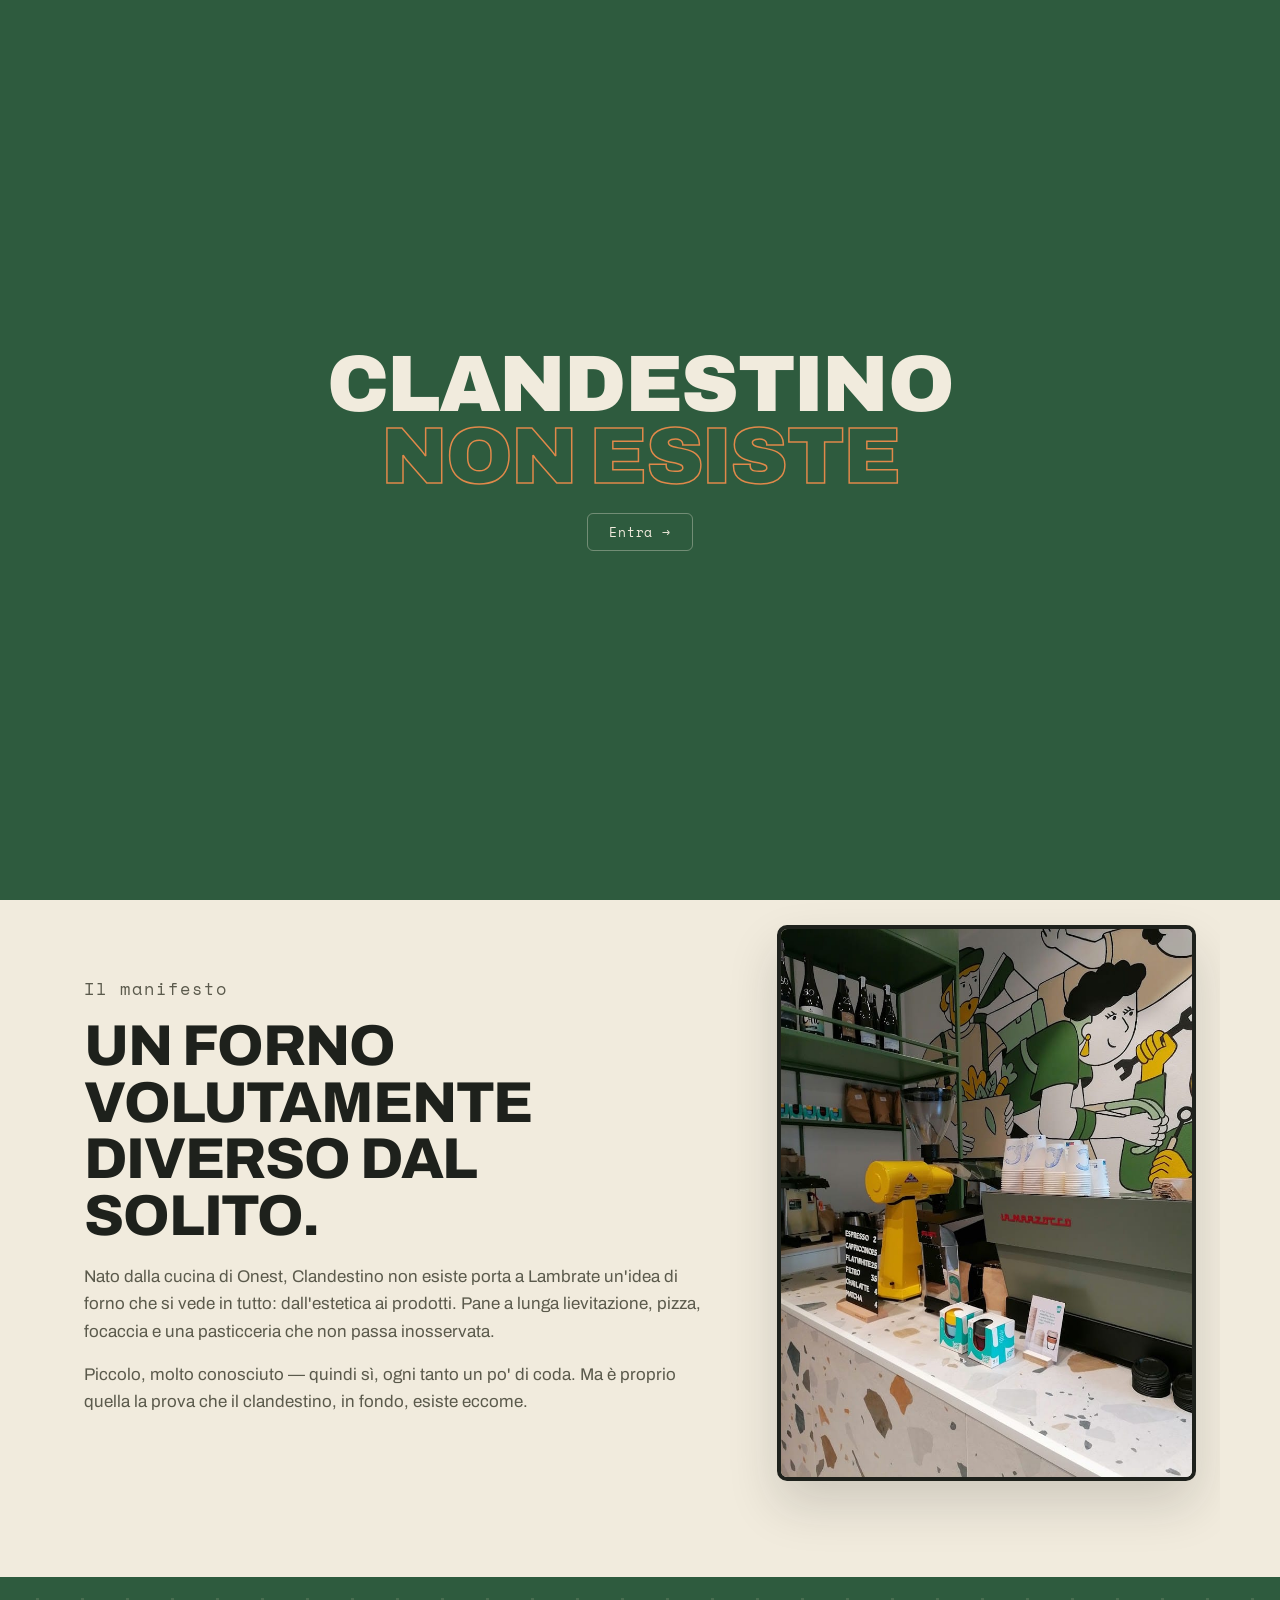
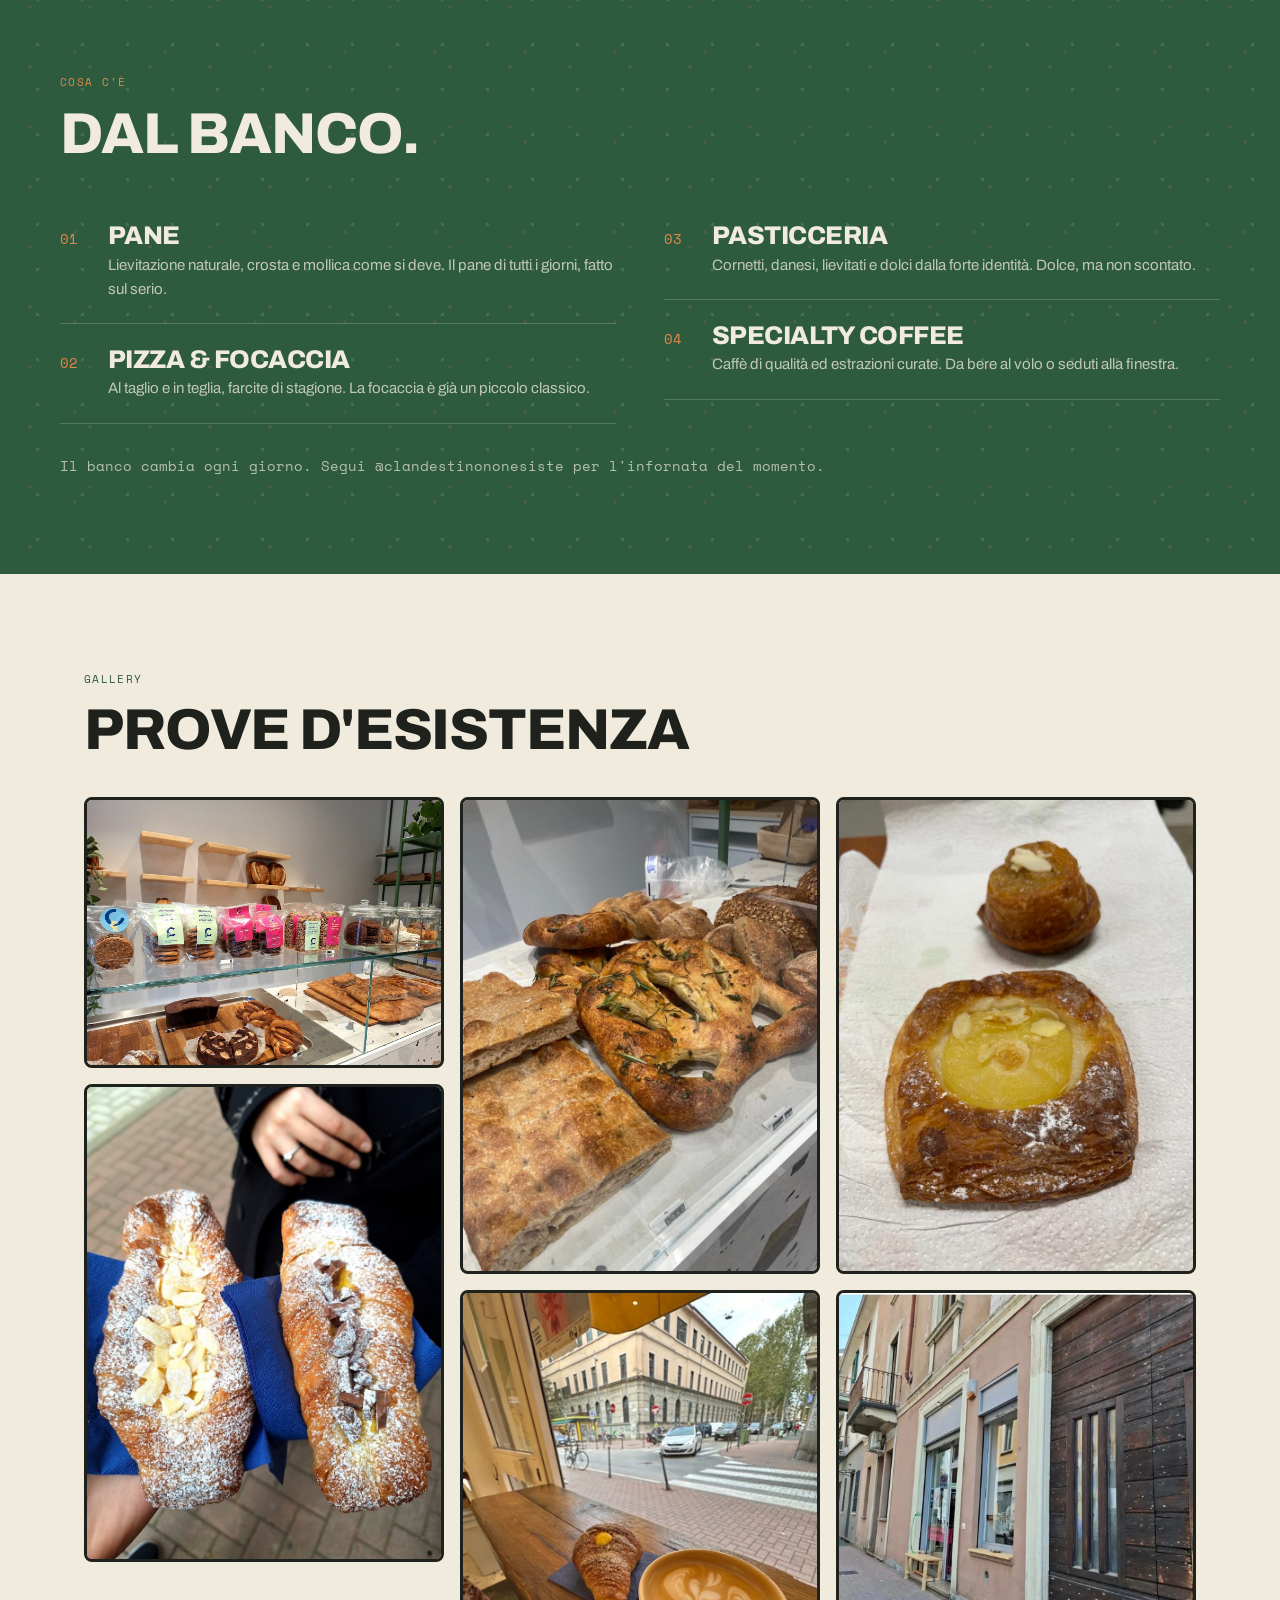
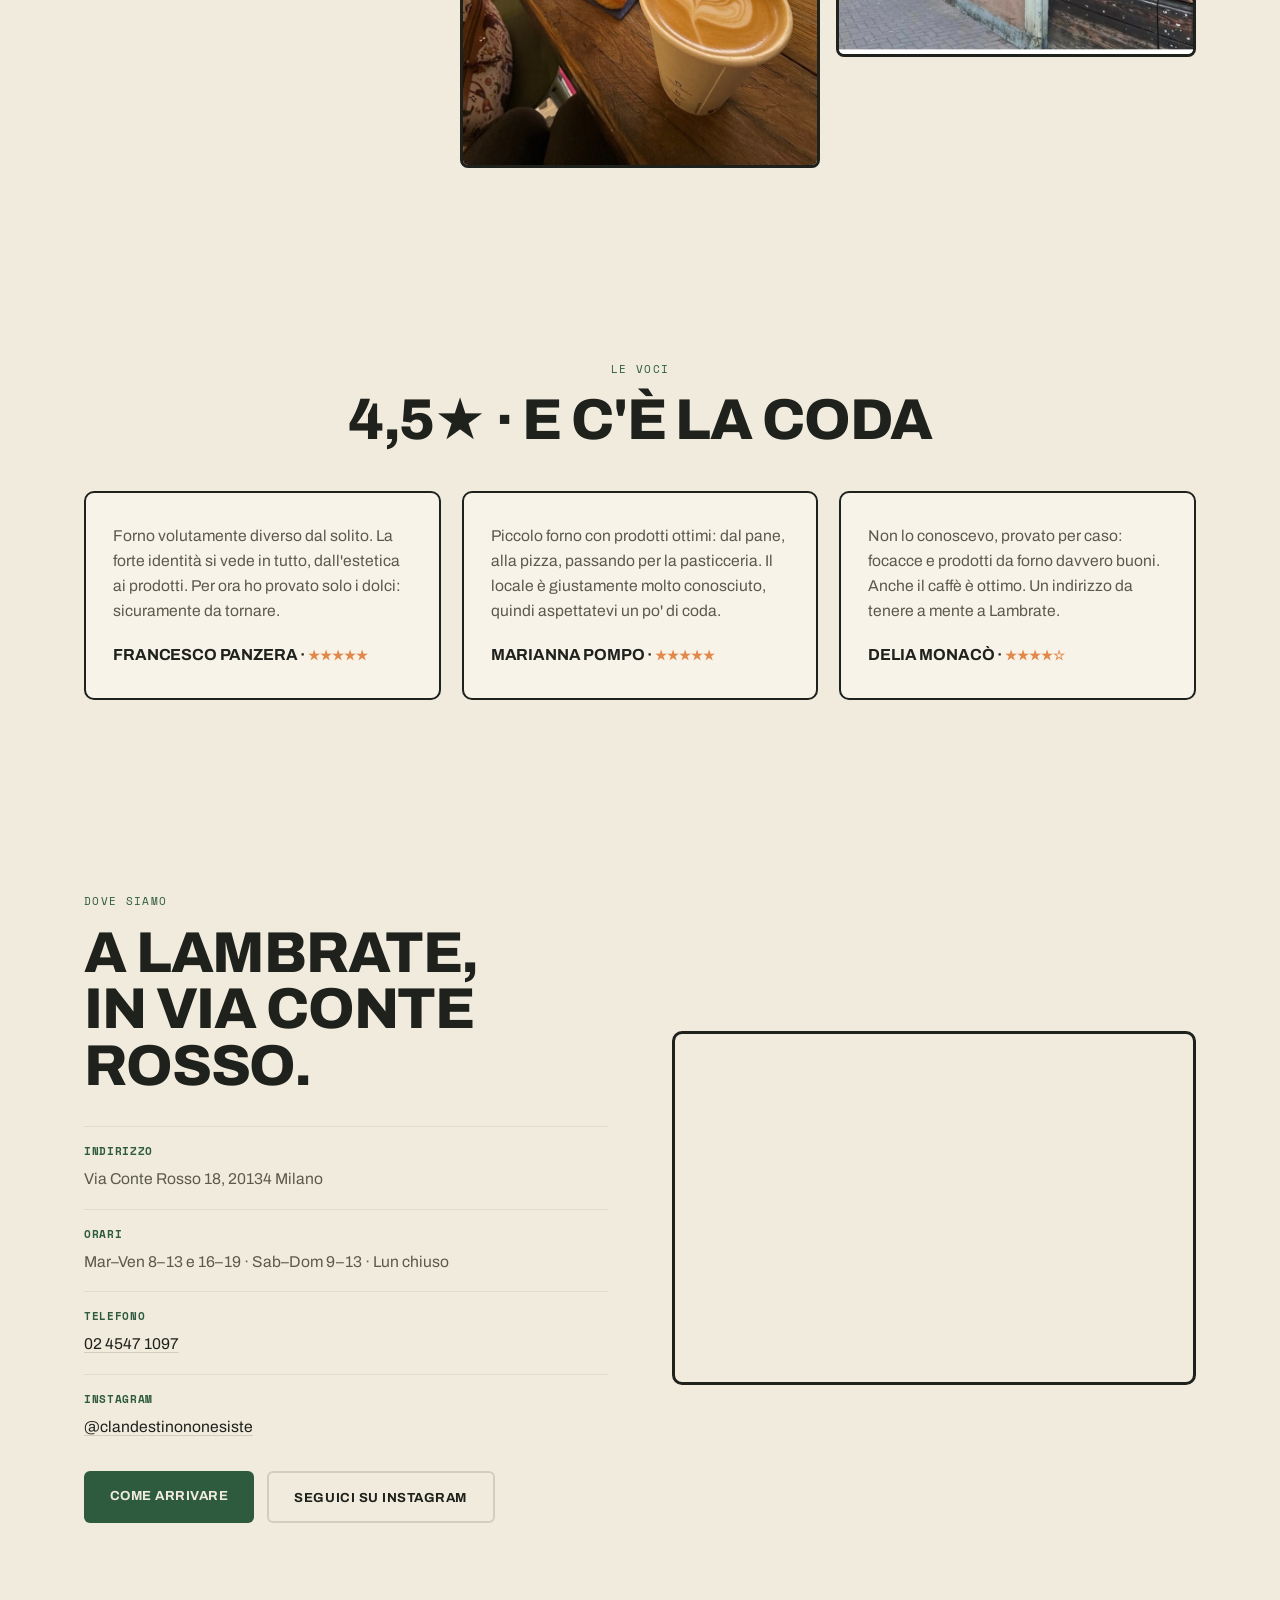
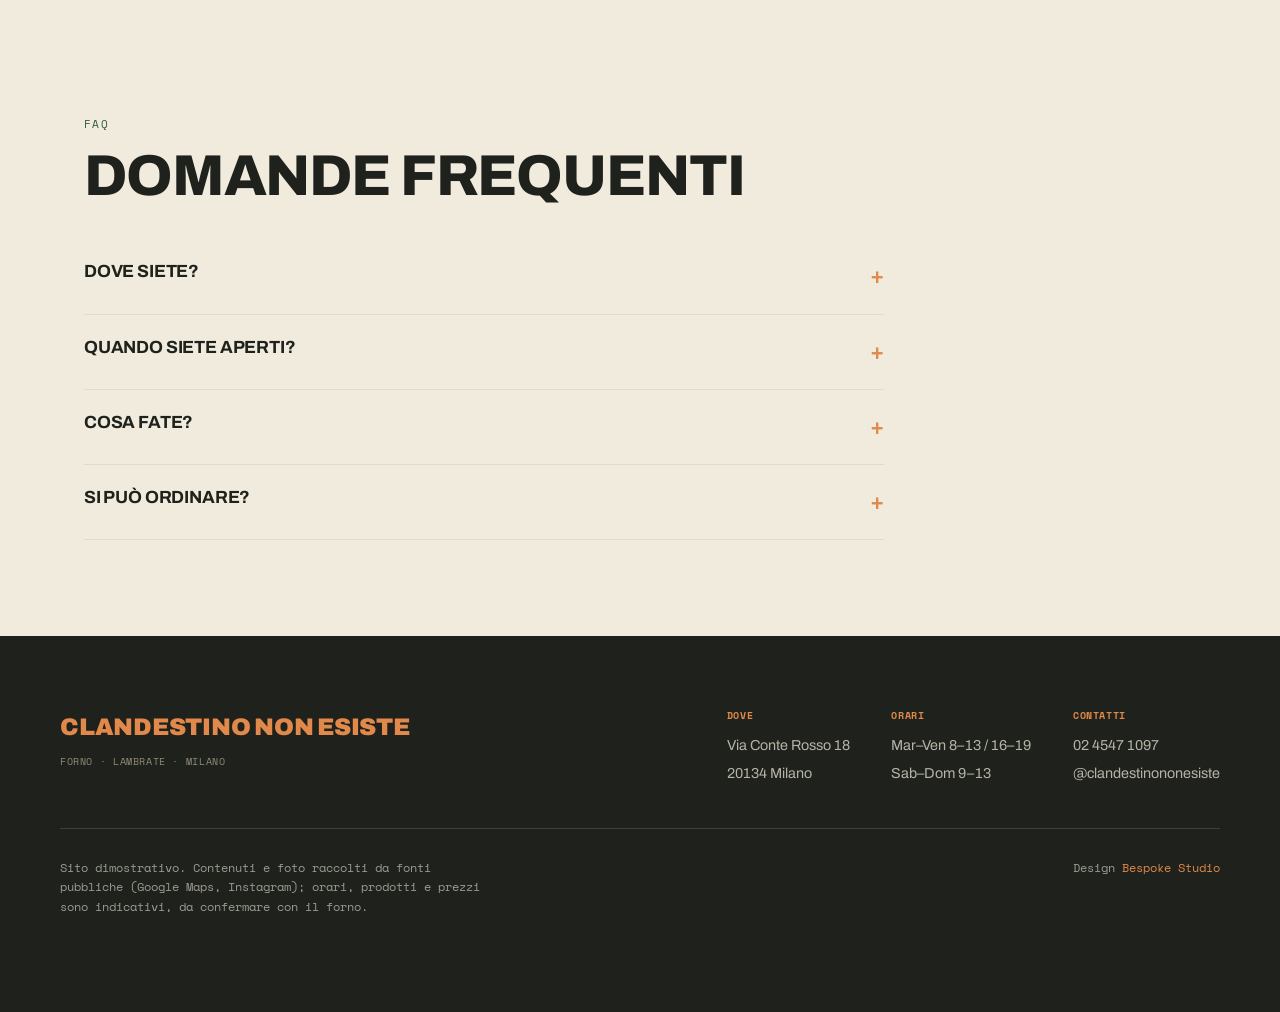
==== index.html @ aaffa0ff "Clandestino non esiste — sito vetrina forno Lambrate Co-Authored-By: Claude Opus 4.8 <noreply@anthro" ====
<!DOCTYPE html>
<html lang="it">
<head>
<meta charset="UTF-8" />
<meta name="viewport" content="width=device-width, initial-scale=1.0" />
<title>Clandestino non esiste — forno & specialty coffee a Lambrate · Milano</title>
<meta name="description" content="Clandestino non esiste: micro-forno d'autore in Via Conte Rosso 18, Lambrate (Milano). Pane, pizza, pasticceria, focaccia e specialty coffee. Un forno volutamente diverso dal solito." />
<link rel="canonical" href="https://rotenzark.github.io/clandestino-non-esiste/" />
<meta name="theme-color" content="#F1EBDD" />
<meta property="og:type" content="business.business" />
<meta property="og:site_name" content="Clandestino non esiste" />
<meta property="og:title" content="Clandestino non esiste — forno & specialty coffee · Lambrate" />
<meta property="og:description" content="Pane, pizza, pasticceria e specialty coffee a Lambrate. Un forno volutamente diverso dal solito." />
<meta property="og:image" content="https://rotenzark.github.io/clandestino-non-esiste/img/og-image.jpg" />
<meta property="og:url" content="https://rotenzark.github.io/clandestino-non-esiste/" />
<meta property="og:locale" content="it_IT" />
<meta name="twitter:card" content="summary_large_image" />
<meta name="twitter:title" content="Clandestino non esiste — Lambrate, Milano" />
<meta name="twitter:description" content="Forno d'autore & specialty coffee. Un forno volutamente diverso dal solito." />
<meta name="twitter:image" content="https://rotenzark.github.io/clandestino-non-esiste/img/og-image.jpg" />
<link rel="icon" href="img/favicon.svg" type="image/svg+xml" />
<link rel="icon" href="img/favicon-32.png" sizes="32x32" type="image/png" />
<link rel="apple-touch-icon" href="img/apple-touch-icon.png" />
<link rel="preconnect" href="https://fonts.googleapis.com" />
<link rel="preconnect" href="https://fonts.gstatic.com" crossorigin />
<link href="https://fonts.googleapis.com/css2?family=Archivo:wght@400;500;600;800;900&family=Space+Mono:wght@400;700&display=swap" rel="stylesheet" />
<link rel="stylesheet" href="css/styles.css?v=1" />
<script type="application/ld+json">
{
  "@context": "https://schema.org", "@type": "Bakery",
  "name": "Clandestino non esiste",
  "description": "Forno d'autore e specialty coffee a Lambrate, Milano: pane, pizza, pasticceria, focaccia e caffè di qualità.",
  "url": "https://rotenzark.github.io/clandestino-non-esiste/",
  "telephone": "+390245471097", "priceRange": "€€",
  "servesCuisine": ["Bakery", "Pasticceria", "Specialty coffee"],
  "image": "https://rotenzark.github.io/clandestino-non-esiste/img/counter.jpg",
  "address": { "@type": "PostalAddress", "streetAddress": "Via Conte Rosso 18", "addressLocality": "Milano", "postalCode": "20134", "addressCountry": "IT" },
  "geo": { "@type": "GeoCoordinates", "latitude": 45.4826686, "longitude": 9.2427064 },
  "aggregateRating": { "@type": "AggregateRating", "ratingValue": "4.5", "reviewCount": "187" },
  "openingHoursSpecification": [
    { "@type": "OpeningHoursSpecification", "dayOfWeek": ["Tuesday","Wednesday","Thursday","Friday"], "opens": "08:00", "closes": "13:00" },
    { "@type": "OpeningHoursSpecification", "dayOfWeek": ["Tuesday","Wednesday","Thursday","Friday"], "opens": "16:00", "closes": "19:00" },
    { "@type": "OpeningHoursSpecification", "dayOfWeek": ["Saturday","Sunday"], "opens": "09:00", "closes": "13:00" }
  ],
  "sameAs": ["https://instagram.com/clandestinononesiste"]
}
</script>
<script type="application/ld+json">
{
  "@context": "https://schema.org", "@type": "FAQPage",
  "mainEntity": [
    { "@type": "Question", "name": "Dove siete?", "acceptedAnswer": { "@type": "Answer", "text": "In Via Conte Rosso 18, a Lambrate (Milano)." } },
    { "@type": "Question", "name": "Quando siete aperti?", "acceptedAnswer": { "@type": "Answer", "text": "Da martedì a venerdì 8–13 e 16–19, sabato e domenica 9–13. Lunedì chiuso." } },
    { "@type": "Question", "name": "Cosa fate?", "acceptedAnswer": { "@type": "Answer", "text": "Pane, pizza, focaccia, pasticceria e specialty coffee — un forno volutamente diverso dal solito." } },
    { "@type": "Question", "name": "Si può ordinare?", "acceptedAnswer": { "@type": "Answer", "text": "Passa in forno o chiamaci allo 02 4547 1097. Ci trovi anche su Instagram, @clandestinononesiste." } }
  ]
}
</script>
</head>
<body>

<div id="intro" aria-hidden="true">
  <p class="intro-txt">Clandestino<br><span>non esiste</span></p>
  <button id="intro-skip" data-i18n="intro.skip">Entra →</button>
</div>

<header id="site-header">
  <a href="#top" class="brand" aria-label="Clandestino non esiste — home">
    <span class="brand-txt"><b>Clandestino</b><i data-i18n="brand.sub">Forno · Lambrate</i></span>
  </a>
  <nav class="nav" aria-label="Navigazione">
    <a href="#forno" data-i18n="nav.forno">Il forno</a>
    <a href="#cosa" data-i18n="nav.cosa">Cosa c'è</a>
    <a href="#gallery" data-i18n="nav.gallery">Gallery</a>
    <a href="#dove" data-i18n="nav.dove">Dove</a>
  </nav>
  <div class="head-actions">
    <div class="lang" role="group" aria-label="Lingua"><button data-lang="it" class="active">IT</button><span>/</span><button data-lang="en">EN</button></div>
    <a class="btn-book" href="https://instagram.com/clandestinononesiste" target="_blank" rel="noopener"><span data-i18n="cta.ig">Instagram</span></a>
    <button id="burger" aria-label="Menu" aria-expanded="false"><span></span><span></span><span></span></button>
  </div>
</header>

<!-- HERO -->
<section id="top">
  <div class="hero-grid">
    <div class="hero-copy reveal">
      <p class="mono-label" data-i18n="hero.label">// Via Conte Rosso 18 · Lambrate · dal forno di Onest</p>
      <h1><span class="l-out" data-i18n="hero.h1a">Clandestino</span><br><span class="l-fill" data-i18n="hero.h1b">non esiste.</span></h1>
      <p class="hero-sub" data-i18n="hero.sub">Eppure è lì, in Via Conte Rosso: un micro-forno volutamente diverso dal solito. Pane, pizza, focaccia, pasticceria e specialty coffee — con una forte identità che si vede in tutto.</p>
      <div class="hero-cta">
        <a class="btn btn-solid" href="#cosa" data-i18n="hero.cta1">Cosa c'è oggi</a>
        <a class="btn btn-line" href="https://www.google.com/maps/dir/?api=1&destination=Clandestino+non+esiste+Via+Conte+Rosso+18+Milano" target="_blank" rel="noopener" data-i18n="hero.cta2">Trovaci</a>
      </div>
      <p class="hero-live"><span id="live-dot"></span><span id="live-text" data-i18n="hero.live">Controllo orari…</span> · <span class="mono">★ 4,5 / 187</span></p>
    </div>
    <figure class="hero-photo reveal"><img src="img/hero-pastry.jpg" alt="La pasticceria di Clandestino non esiste" width="1364" height="1050" fetchpriority="high" /></figure>
  </div>
</section>

<!-- IL FORNO · manifesto -->
<section id="forno" class="section">
  <div class="forno-grid">
    <div class="forno-copy reveal">
      <p class="kicker" data-i18n="forno.kicker">Il manifesto</p>
      <h2 data-i18n="forno.h2">Un forno volutamente diverso dal solito.</h2>
      <p data-i18n="forno.p1">Nato dalla cucina di Onest, Clandestino non esiste porta a Lambrate un'idea di forno che si vede in tutto: dall'estetica ai prodotti. Pane a lunga lievitazione, pizza, focaccia e una pasticceria che non passa inosservata.</p>
      <p data-i18n="forno.p2">Piccolo, molto conosciuto — quindi sì, ogni tanto un po' di coda. Ma è proprio quella la prova che il clandestino, in fondo, esiste eccome.</p>
    </div>
    <figure class="forno-photo reveal"><img src="img/mural.jpg" alt="L'interno con il murale illustrato" width="788" height="1050" loading="lazy" /></figure>
  </div>
</section>

<!-- COSA C'È -->
<section id="cosa" class="section">
  <div class="cosa-head reveal"><p class="kicker" data-i18n="cosa.kicker">Cosa c'è</p><h2 data-i18n="cosa.h2">Dal banco.</h2></div>
  <ul class="cosa-list">
    <li class="reveal"><span class="c-n mono">01</span><div><h3 data-i18n="c.1t">Pane</h3><p data-i18n="c.1p">Lievitazione naturale, crosta e mollica come si deve. Il pane di tutti i giorni, fatto sul serio.</p></div></li>
    <li class="reveal"><span class="c-n mono">02</span><div><h3 data-i18n="c.2t">Pizza & Focaccia</h3><p data-i18n="c.2p">Al taglio e in teglia, farcite di stagione. La focaccia è già un piccolo classico.</p></div></li>
    <li class="reveal"><span class="c-n mono">03</span><div><h3 data-i18n="c.3t">Pasticceria</h3><p data-i18n="c.3p">Cornetti, danesi, lievitati e dolci dalla forte identità. Dolce, ma non scontato.</p></div></li>
    <li class="reveal"><span class="c-n mono">04</span><div><h3 data-i18n="c.4t">Specialty coffee</h3><p data-i18n="c.4p">Caffè di qualità ed estrazioni curate. Da bere al volo o seduti alla finestra.</p></div></li>
  </ul>
  <p class="cosa-note" data-i18n="cosa.note">Il banco cambia ogni giorno. Segui @clandestinononesiste per l'infornata del momento.</p>
</section>

<!-- GALLERY -->
<section id="gallery" class="section">
  <div class="gallery-head reveal"><p class="kicker" data-i18n="gallery.kicker">Gallery</p><h2 data-i18n="gallery.h2">Prove d'esistenza</h2></div>
  <div class="masonry">
    <figure class="g-item" data-full="img/counter.jpg"><img src="img/counter.jpg" alt="Il banco del forno" width="1400" height="1050" loading="lazy" /></figure>
    <figure class="g-item" data-full="img/cornetti.jpg"><img src="img/cornetti.jpg" alt="Cornetti farciti" width="788" height="1050" loading="lazy" /></figure>
    <figure class="g-item" data-full="img/focaccia.jpg"><img src="img/focaccia.jpg" alt="Focaccia e pane" width="788" height="1050" loading="lazy" /></figure>
    <figure class="g-item" data-full="img/coffee.jpg"><img src="img/coffee.jpg" alt="Specialty coffee" width="788" height="1050" loading="lazy" /></figure>
    <figure class="g-item" data-full="img/danish.jpg"><img src="img/danish.jpg" alt="Un dolce del banco" width="788" height="1050" loading="lazy" /></figure>
    <figure class="g-item" data-full="img/facade.jpg"><img src="img/facade.jpg" alt="L'ingresso in Via Conte Rosso" width="1032" height="1050" loading="lazy" /></figure>
  </div>
</section>

<!-- RECENSIONI -->
<section id="recensioni" class="section">
  <div class="rev-head reveal"><p class="kicker" data-i18n="rev.kicker">Le voci</p><h2 data-i18n="rev.h2">4,5★ · e c'è la coda</h2></div>
  <div class="rev-grid">
    <blockquote class="rev reveal"><p>Forno volutamente diverso dal solito. La forte identità si vede in tutto, dall'estetica ai prodotti. Per ora ho provato solo i dolci: sicuramente da tornare.</p><cite>Francesco Panzera · <span>★★★★★</span></cite></blockquote>
    <blockquote class="rev reveal"><p>Piccolo forno con prodotti ottimi: dal pane, alla pizza, passando per la pasticceria. Il locale è giustamente molto conosciuto, quindi aspettatevi un po' di coda.</p><cite>Marianna Pompo · <span>★★★★★</span></cite></blockquote>
    <blockquote class="rev reveal"><p>Non lo conoscevo, provato per caso: focacce e prodotti da forno davvero buoni. Anche il caffè è ottimo. Un indirizzo da tenere a mente a Lambrate.</p><cite>Delia Monacò · <span>★★★★☆</span></cite></blockquote>
  </div>
</section>

<!-- DOVE -->
<section id="dove" class="section">
  <div class="dove-grid">
    <div class="dove-info reveal">
      <p class="kicker" data-i18n="dove.kicker">Dove siamo</p>
      <h2 data-i18n="dove.h2">A Lambrate,<br>in Via Conte Rosso.</h2>
      <ul class="dove-list">
        <li><b data-i18n="dove.addr">Indirizzo</b> Via Conte Rosso 18, 20134 Milano</li>
        <li><b data-i18n="dove.hours">Orari</b> <span data-i18n="dove.hoursv">Mar–Ven 8–13 e 16–19 · Sab–Dom 9–13 · Lun chiuso</span></li>
        <li><b data-i18n="dove.phone">Telefono</b> <a href="tel:+390245471097">02 4547 1097</a></li>
        <li><b>Instagram</b> <a href="https://instagram.com/clandestinononesiste" target="_blank" rel="noopener">@clandestinononesiste</a></li>
      </ul>
      <div class="dove-cta">
        <a class="btn btn-solid" href="https://www.google.com/maps/dir/?api=1&destination=Clandestino+non+esiste+Via+Conte+Rosso+18+Milano" target="_blank" rel="noopener" data-i18n="dove.route">Come arrivare</a>
        <a class="btn btn-line" href="https://instagram.com/clandestinononesiste" target="_blank" rel="noopener" data-i18n="dove.ig">Seguici su Instagram</a>
      </div>
    </div>
    <div class="dove-map reveal"><iframe title="Mappa Clandestino non esiste" src="https://www.google.com/maps?q=Clandestino+non+esiste+Via+Conte+Rosso+18+Milano&output=embed" loading="lazy" referrerpolicy="no-referrer-when-downgrade"></iframe></div>
  </div>
</section>

<!-- FAQ -->
<section id="faq" class="section">
  <div class="faq-head reveal"><p class="kicker">FAQ</p><h2 data-i18n="faq.h2">Domande frequenti</h2></div>
  <div class="faq-list reveal">
    <details><summary data-i18n="faq.q1">Dove siete?</summary><p data-i18n="faq.a1">In Via Conte Rosso 18, a Lambrate (Milano).</p></details>
    <details><summary data-i18n="faq.q2">Quando siete aperti?</summary><p data-i18n="faq.a2">Da martedì a venerdì 8–13 e 16–19, sabato e domenica 9–13. Lunedì chiuso.</p></details>
    <details><summary data-i18n="faq.q3">Cosa fate?</summary><p data-i18n="faq.a3">Pane, pizza, focaccia, pasticceria e specialty coffee — un forno volutamente diverso dal solito.</p></details>
    <details><summary data-i18n="faq.q4">Si può ordinare?</summary><p data-i18n="faq.a4">Passa in forno o chiamaci allo 02 4547 1097. Ci trovi anche su Instagram, @clandestinononesiste.</p></details>
  </div>
</section>

<footer id="site-footer">
  <div class="foot-main">
    <div class="foot-brand"><b>Clandestino non esiste</b><i data-i18n="foot.sub">Forno · Lambrate · Milano</i></div>
    <div class="foot-cols">
      <div><b data-i18n="foot.where">Dove</b><span>Via Conte Rosso 18</span><span>20134 Milano</span></div>
      <div><b data-i18n="foot.hours">Orari</b><span>Mar–Ven 8–13 / 16–19</span><span>Sab–Dom 9–13</span></div>
      <div><b data-i18n="foot.contact">Contatti</b><a href="tel:+390245471097">02 4547 1097</a><a href="https://instagram.com/clandestinononesiste" target="_blank" rel="noopener">@clandestinononesiste</a></div>
    </div>
  </div>
  <div class="foot-bottom">
    <p data-i18n="foot.disclaimer">Sito dimostrativo. Contenuti e foto raccolti da fonti pubbliche (Google Maps, Instagram); orari, prodotti e prezzi sono indicativi, da confermare con il forno.</p>
    <p class="foot-credit">Design <a href="https://bespokestud.io" target="_blank" rel="noopener">Bespoke Studio</a></p>
  </div>
</footer>

<nav class="action-bar" aria-label="Azioni rapide">
  <a href="tel:+390245471097"><span data-i18n="ab.call">Chiama</span></a>
  <a href="https://instagram.com/clandestinononesiste" target="_blank" rel="noopener"><span>Instagram</span></a>
  <a href="https://www.google.com/maps/dir/?api=1&destination=Clandestino+non+esiste+Via+Conte+Rosso+18+Milano" target="_blank" rel="noopener"><span data-i18n="ab.route">Indicazioni</span></a>
</nav>

<div id="lightbox" aria-hidden="true"><button id="lb-close" aria-label="Chiudi">✕</button><img id="lb-img" src="" alt="" /></div>
<script src="js/main.js?v=1"></script>
</body>
</html>
---- css/styles.css ----
/* ===== CLANDESTINO NON ESISTE · bold bakery ===== */
:root{
  --cream:#F1EBDD; --paper:#F8F3E8; --paper-2:#E6DCC7;
  --ink:#1E211C; --ink-soft:#5B5A4C; --ink-faint:#918C77;
  --green:#2E5B3E; --green-deep:#1C3B27; --amber:#E0894A; --pink:#E36A8E;
  --line:rgba(30,33,28,.15); --line-2:rgba(30,33,28,.08);
  --disp:'Archivo',system-ui,sans-serif; --mono:'Space Mono',monospace;
  --maxw:1160px;
}
*{box-sizing:border-box;margin:0;padding:0}
html{scroll-behavior:smooth;overflow-x:clip}
body{font-family:var(--disp);background:var(--cream);color:var(--ink);line-height:1.6;-webkit-font-smoothing:antialiased;overflow-x:hidden}
img{max-width:100%;height:auto;display:block}
a{color:inherit;text-decoration:none}
h1,h2,h3{font-family:var(--disp);font-weight:800;line-height:.98;letter-spacing:-.02em;text-transform:uppercase}
.section{max-width:var(--maxw);margin:0 auto;padding:clamp(3.4rem,8vw,6rem) 1.5rem;position:relative;overflow-x:clip}
.kicker{font-family:var(--mono);letter-spacing:.12em;text-transform:uppercase;font-size:.7rem;color:var(--green);margin-bottom:.9rem}
.mono,.mono-label{font-family:var(--mono)}
h2{font-size:clamp(2rem,5.4vw,3.6rem)}
.reveal{opacity:0;transform:translateY(22px);transition:opacity .8s ease,transform .8s ease}
.reveal.in{opacity:1;transform:none}

/* INTRO */
#intro{position:fixed;inset:0;z-index:2000;background:var(--green);display:flex;flex-direction:column;align-items:center;justify-content:center;gap:1.3rem;transition:opacity .7s ease,visibility .7s}
#intro.done{opacity:0;visibility:hidden}
.intro-txt{font-family:var(--disp);font-weight:900;text-transform:uppercase;font-size:clamp(2.4rem,9vw,5rem);color:var(--cream);text-align:center;line-height:.9;letter-spacing:-.02em}
.intro-txt span{color:transparent;-webkit-text-stroke:1.5px var(--amber)}
#intro-skip{background:none;border:1px solid rgba(241,235,221,.35);color:var(--cream);font-family:var(--mono);padding:.5rem 1.3rem;border-radius:6px;cursor:pointer;letter-spacing:.06em}
#intro-skip:hover{border-color:var(--amber);color:var(--amber)}

/* HEADER */
#site-header{position:fixed;top:0;left:0;right:0;z-index:1000;display:flex;align-items:center;justify-content:space-between;padding:1rem clamp(1rem,3vw,2.2rem);transition:background .35s,padding .35s,box-shadow .35s}
#site-header.scrolled{background:rgba(241,235,221,.93);backdrop-filter:blur(10px);padding:.6rem clamp(1rem,3vw,2.2rem);box-shadow:0 1px 0 var(--line-2)}
.brand-txt{display:flex;flex-direction:column;line-height:1}
.brand-txt b{font-family:var(--disp);font-weight:900;font-size:1.2rem;letter-spacing:-.01em;text-transform:uppercase;color:var(--green)}
.brand-txt i{font-style:normal;font-family:var(--mono);font-size:.58rem;letter-spacing:.08em;text-transform:uppercase;color:var(--ink-faint);margin-top:.3rem}
.nav{display:flex;gap:1.6rem}
.nav a{font-size:.82rem;color:var(--ink-soft);position:relative;padding:.2rem 0;text-transform:uppercase;letter-spacing:.02em;font-weight:600}
.nav a::after{content:"";position:absolute;left:0;bottom:-2px;width:0;height:2px;background:var(--amber);transition:width .3s}
.nav a:hover{color:var(--ink)}.nav a:hover::after{width:100%}
.head-actions{display:flex;align-items:center;gap:1rem}
.lang{display:flex;align-items:center;gap:.3rem;font-size:.78rem;color:var(--ink-faint);font-family:var(--mono)}
.lang button{background:none;border:none;color:var(--ink-faint);cursor:pointer;font-family:var(--mono);font-size:.76rem}
.lang button.active{color:var(--green);font-weight:700}
.btn-book{background:var(--green);color:var(--cream);padding:.55rem 1.2rem;border-radius:6px;font-size:.8rem;letter-spacing:.03em;font-weight:600;text-transform:uppercase}
.btn-book:hover{background:var(--green-deep)}
#burger{display:none;flex-direction:column;gap:5px;background:none;border:none;cursor:pointer;padding:6px}
#burger span{width:24px;height:2px;background:var(--ink);transition:.3s}

/* HERO */
#top{max-width:var(--maxw);margin:0 auto;padding:7rem 1.5rem 0;min-height:92svh;display:flex;align-items:center}
.hero-grid{display:grid;grid-template-columns:1.1fr .9fr;gap:clamp(2rem,5vw,4rem);align-items:center;width:100%}
.mono-label{font-size:.72rem;letter-spacing:.04em;color:var(--ink-faint);margin-bottom:1.2rem;text-transform:uppercase}
#top h1{font-family:var(--disp);font-weight:900;font-size:clamp(3rem,9vw,6.5rem);line-height:.9;letter-spacing:-.03em;text-transform:uppercase}
#top h1 .l-out{color:transparent;-webkit-text-stroke:2px var(--green)}
#top h1 .l-fill{color:var(--amber)}
.hero-sub{color:var(--ink-soft);max-width:46ch;margin-top:1.4rem;font-size:clamp(1rem,1.9vw,1.14rem);text-transform:none;font-weight:400;line-height:1.6}
.hero-cta{display:flex;gap:.9rem;margin-top:1.9rem;flex-wrap:wrap}
.btn{display:inline-block;padding:.85rem 1.6rem;border-radius:6px;font-size:.82rem;letter-spacing:.04em;font-weight:700;text-transform:uppercase;transition:.28s;cursor:pointer}
.btn-solid{background:var(--green);color:var(--cream)}
.btn-solid:hover{background:var(--green-deep);transform:translateY(-2px)}
.btn-line{border:2px solid var(--line);color:var(--ink)}
.btn-line:hover{border-color:var(--green);color:var(--green)}
.hero-live{display:flex;align-items:center;gap:.5rem;margin-top:1.6rem;font-size:.82rem;color:var(--ink-faint);font-family:var(--mono);flex-wrap:wrap}
#live-dot{width:9px;height:9px;border-radius:50%;background:var(--ink-faint)}
#live-dot.open{background:#6a9d6f;box-shadow:0 0 0 4px rgba(106,157,111,.2)}
#live-dot.closed{background:var(--amber)}
.hero-photo{border-radius:10px;overflow:hidden;box-shadow:0 30px 60px rgba(30,33,28,.22);border:4px solid var(--ink)}
.hero-photo img{width:100%;aspect-ratio:5/4;object-fit:cover}

/* IL FORNO */
#forno{border-top:1px solid var(--line-2)}
.forno-grid{display:grid;grid-template-columns:1.2fr .8fr;gap:clamp(2rem,5vw,4rem);align-items:center}
.forno-copy h2{margin:.3rem 0 1.2rem;max-width:16ch}
.forno-copy p{color:var(--ink-soft);margin-bottom:1rem;font-size:1.06rem;text-transform:none;font-weight:400}
.forno-photo{border-radius:10px;overflow:hidden;box-shadow:0 24px 50px rgba(30,33,28,.16);border:4px solid var(--ink)}
.forno-photo img{width:100%;aspect-ratio:3/4;object-fit:cover}

/* COSA C'È */
#cosa{background:var(--green);color:var(--cream);max-width:none;border-radius:0;position:relative;overflow:hidden}
#cosa::before{content:"";position:absolute;inset:0;background-image:radial-gradient(var(--amber) 2px,transparent 2px),radial-gradient(var(--pink) 2px,transparent 2px),radial-gradient(#E8DCC0 1.5px,transparent 1.5px);background-size:60px 60px,90px 90px,45px 45px;background-position:0 0,30px 30px,15px 45px;opacity:.14;pointer-events:none}
#cosa .cosa-head,#cosa .cosa-list,#cosa .cosa-note{max-width:var(--maxw);margin-left:auto;margin-right:auto;position:relative}
.cosa-head .kicker{color:var(--amber)}.cosa-head h2{color:var(--cream)}
.cosa-list{list-style:none;margin-top:2.4rem;columns:2;column-gap:3rem}
.cosa-list li{display:flex;gap:1.2rem;align-items:baseline;padding:1.4rem 0;border-bottom:1px solid rgba(241,235,221,.2);break-inside:avoid}
.c-n{color:var(--amber);font-size:.9rem;flex-shrink:0;width:1.8rem}
.cosa-list h3{font-size:1.6rem;color:var(--cream);margin-bottom:.3rem}
.cosa-list p{color:rgba(241,235,221,.75);font-size:.94rem;text-transform:none;font-weight:400}
.cosa-note{margin-top:2rem;color:rgba(241,235,221,.7);font-family:var(--mono);font-size:.85rem}

/* GALLERY */
.masonry{columns:3;column-gap:1rem;margin-top:2.4rem}
.g-item{break-inside:avoid;margin-bottom:1rem;border-radius:8px;overflow:hidden;cursor:pointer;position:relative;background:var(--paper-2);border:3px solid var(--ink)}
.g-item img{width:100%;transition:.5s}
.g-item:hover img{transform:scale(1.05)}

/* RECENSIONI */
.rev-head{text-align:center}.rev-head .kicker{color:var(--green)}
.rev-grid{display:grid;grid-template-columns:repeat(auto-fit,minmax(270px,1fr));gap:1.3rem;margin-top:2.6rem}
.rev{background:var(--paper);border:2px solid var(--ink);border-radius:10px;padding:1.9rem 1.7rem}
.rev p{color:var(--ink-soft);font-size:.98rem;text-transform:none;font-weight:400}
.rev cite{display:block;margin-top:1.2rem;font-style:normal;font-family:var(--disp);font-weight:700;font-size:1rem;color:var(--ink);text-transform:uppercase;letter-spacing:-.01em}
.rev cite span{color:var(--amber);font-family:var(--mono);letter-spacing:0;font-size:.8rem}

/* DOVE */
.dove-grid{display:grid;grid-template-columns:1fr 1fr;gap:clamp(2rem,5vw,4rem);align-items:center}
.dove-info h2{margin-top:.3rem}
.dove-list{list-style:none;margin:2rem 0;display:flex;flex-direction:column;gap:1.1rem}
.dove-list li{border-top:1px solid var(--line-2);padding-top:1rem;font-size:.98rem;color:var(--ink-soft);text-transform:none}
.dove-list b{display:block;font-family:var(--mono);font-size:.68rem;letter-spacing:.06em;text-transform:uppercase;color:var(--green);margin-bottom:.35rem}
.dove-list a{color:var(--ink);border-bottom:1px solid var(--line)}
.dove-cta{display:flex;gap:.8rem;flex-wrap:wrap}
.dove-map{border-radius:10px;overflow:hidden;min-height:340px;border:3px solid var(--ink)}
.dove-map iframe{width:100%;height:100%;min-height:340px;border:0;filter:grayscale(.1)}

/* FAQ */
.faq-list{margin-top:2.2rem;max-width:800px}
.faq-list details{border-bottom:1px solid var(--line-2);padding:1.2rem 0}
.faq-list summary{font-family:var(--disp);font-weight:700;font-size:1.1rem;cursor:pointer;list-style:none;display:flex;justify-content:space-between;gap:1rem;color:var(--ink);text-transform:uppercase;letter-spacing:-.01em}
.faq-list summary::-webkit-details-marker{display:none}
.faq-list summary::after{content:"+";color:var(--amber);font-size:1.4rem;transition:.3s}
.faq-list details[open] summary::after{transform:rotate(45deg)}
.faq-list p{color:var(--ink-soft);margin-top:.6rem;text-transform:none;font-weight:400}

/* FOOTER */
#site-footer{background:var(--ink);color:var(--cream);padding:clamp(3rem,6vw,4.5rem) 1.5rem 6rem}
.foot-main{max-width:var(--maxw);margin:0 auto;display:flex;justify-content:space-between;gap:2.5rem;flex-wrap:wrap}
.foot-brand b{font-family:var(--disp);font-weight:900;font-size:1.5rem;display:block;text-transform:uppercase;color:var(--amber);letter-spacing:-.01em}
.foot-brand i{font-style:normal;font-family:var(--mono);font-size:.64rem;letter-spacing:.06em;text-transform:uppercase;color:var(--ink-faint)}
.foot-cols{display:flex;gap:2.6rem;flex-wrap:wrap}
.foot-cols b{font-family:var(--mono);font-size:.64rem;letter-spacing:.06em;text-transform:uppercase;color:var(--amber);margin-bottom:.6rem;display:block}
.foot-cols a,.foot-cols span{display:block;color:rgba(241,235,221,.72);font-size:.9rem;margin-bottom:.3rem}
.foot-cols a:hover{color:#fff}
.foot-bottom{max-width:var(--maxw);margin:2.4rem auto 0;padding-top:1.8rem;border-top:1px solid rgba(241,235,221,.15);display:flex;justify-content:space-between;gap:1.5rem;flex-wrap:wrap}
.foot-bottom p{font-size:.76rem;color:rgba(241,235,221,.6);max-width:60ch;font-family:var(--mono)}
.foot-credit a{color:var(--amber)}

/* ACTION BAR */
.action-bar{display:none;position:fixed;bottom:0;left:0;right:0;z-index:900;background:rgba(30,33,28,.97);backdrop-filter:blur(8px)}
.action-bar a{flex:1;text-align:center;padding:.95rem;font-size:.8rem;color:var(--cream);border-right:1px solid rgba(241,235,221,.15);text-transform:uppercase;letter-spacing:.04em;font-weight:600}
.action-bar a:last-child{border-right:none}
.action-bar a:first-child{color:var(--amber)}

/* LIGHTBOX */
#lightbox{position:fixed;inset:0;z-index:2100;background:rgba(20,22,18,.94);display:flex;align-items:center;justify-content:center;opacity:0;visibility:hidden;transition:.3s;padding:2rem}
#lightbox.open{opacity:1;visibility:visible}
#lightbox img{max-width:92vw;max-height:88vh;border-radius:8px}
#lb-close{position:absolute;top:1.4rem;right:1.6rem;background:none;border:none;color:#fff;font-size:1.8rem;cursor:pointer}

/* RESPONSIVE */
@media(max-width:900px){
  .nav{display:none}#burger{display:flex}
  #top{min-height:auto;padding-top:6.5rem}
  .hero-grid,.forno-grid,.dove-grid{grid-template-columns:1fr}
  .hero-photo{max-width:360px;order:-1}.forno-photo{max-width:300px}
  .cosa-list{columns:1}
  .masonry{columns:2}
  .btn-book{display:none}.action-bar{display:flex}
  #site-footer{padding-bottom:5.5rem}
  .nav.open{display:flex;position:fixed;inset:0;background:rgba(46,91,62,.98);flex-direction:column;justify-content:center;align-items:center;gap:2rem;z-index:999}
  .nav.open a{font-family:var(--disp);font-size:1.7rem;color:var(--cream)}
}
@media(max-width:560px){.masonry{columns:1}.foot-bottom{flex-direction:column}}
@media(prefers-reduced-motion:reduce){html{scroll-behavior:auto}*,*::before,*::after{animation-duration:.001ms!important;animation-iteration-count:1!important;transition-duration:.001ms!important}.reveal{opacity:1!important;transform:none!important}#intro{display:none}}
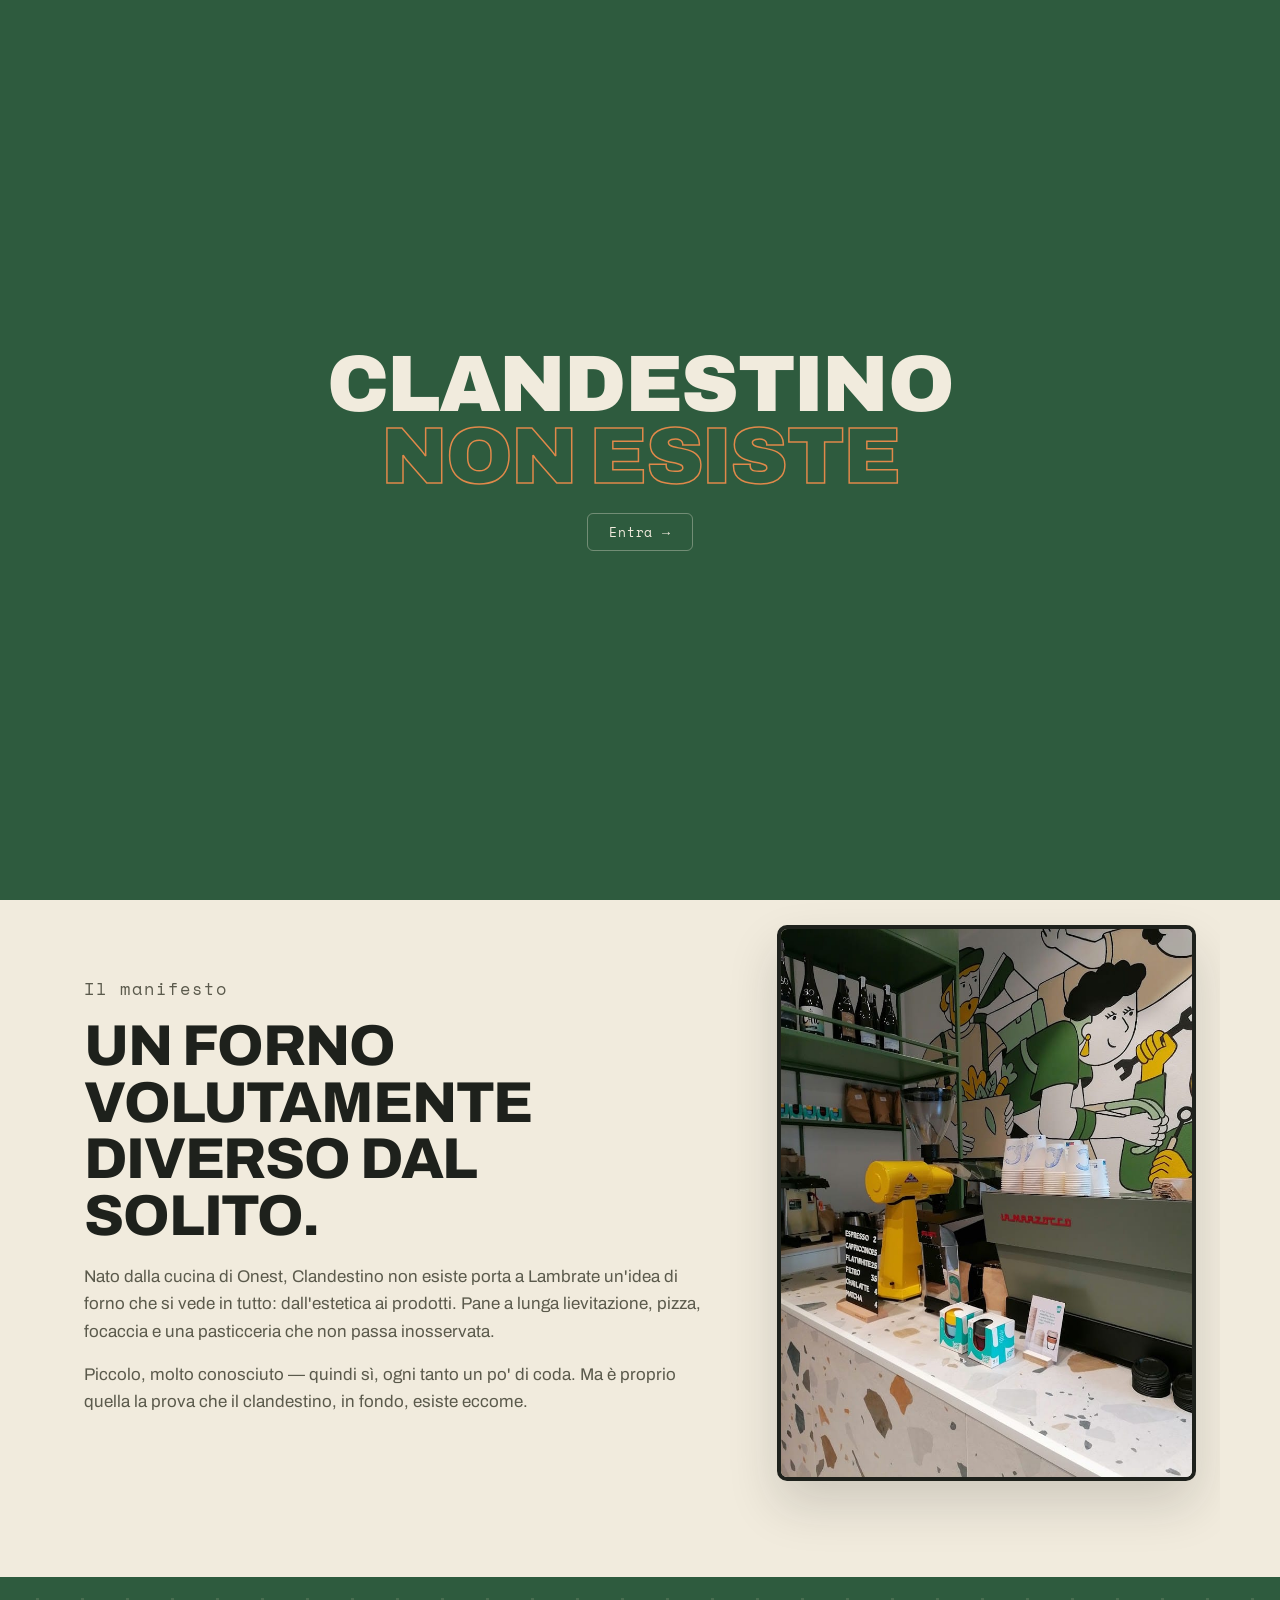
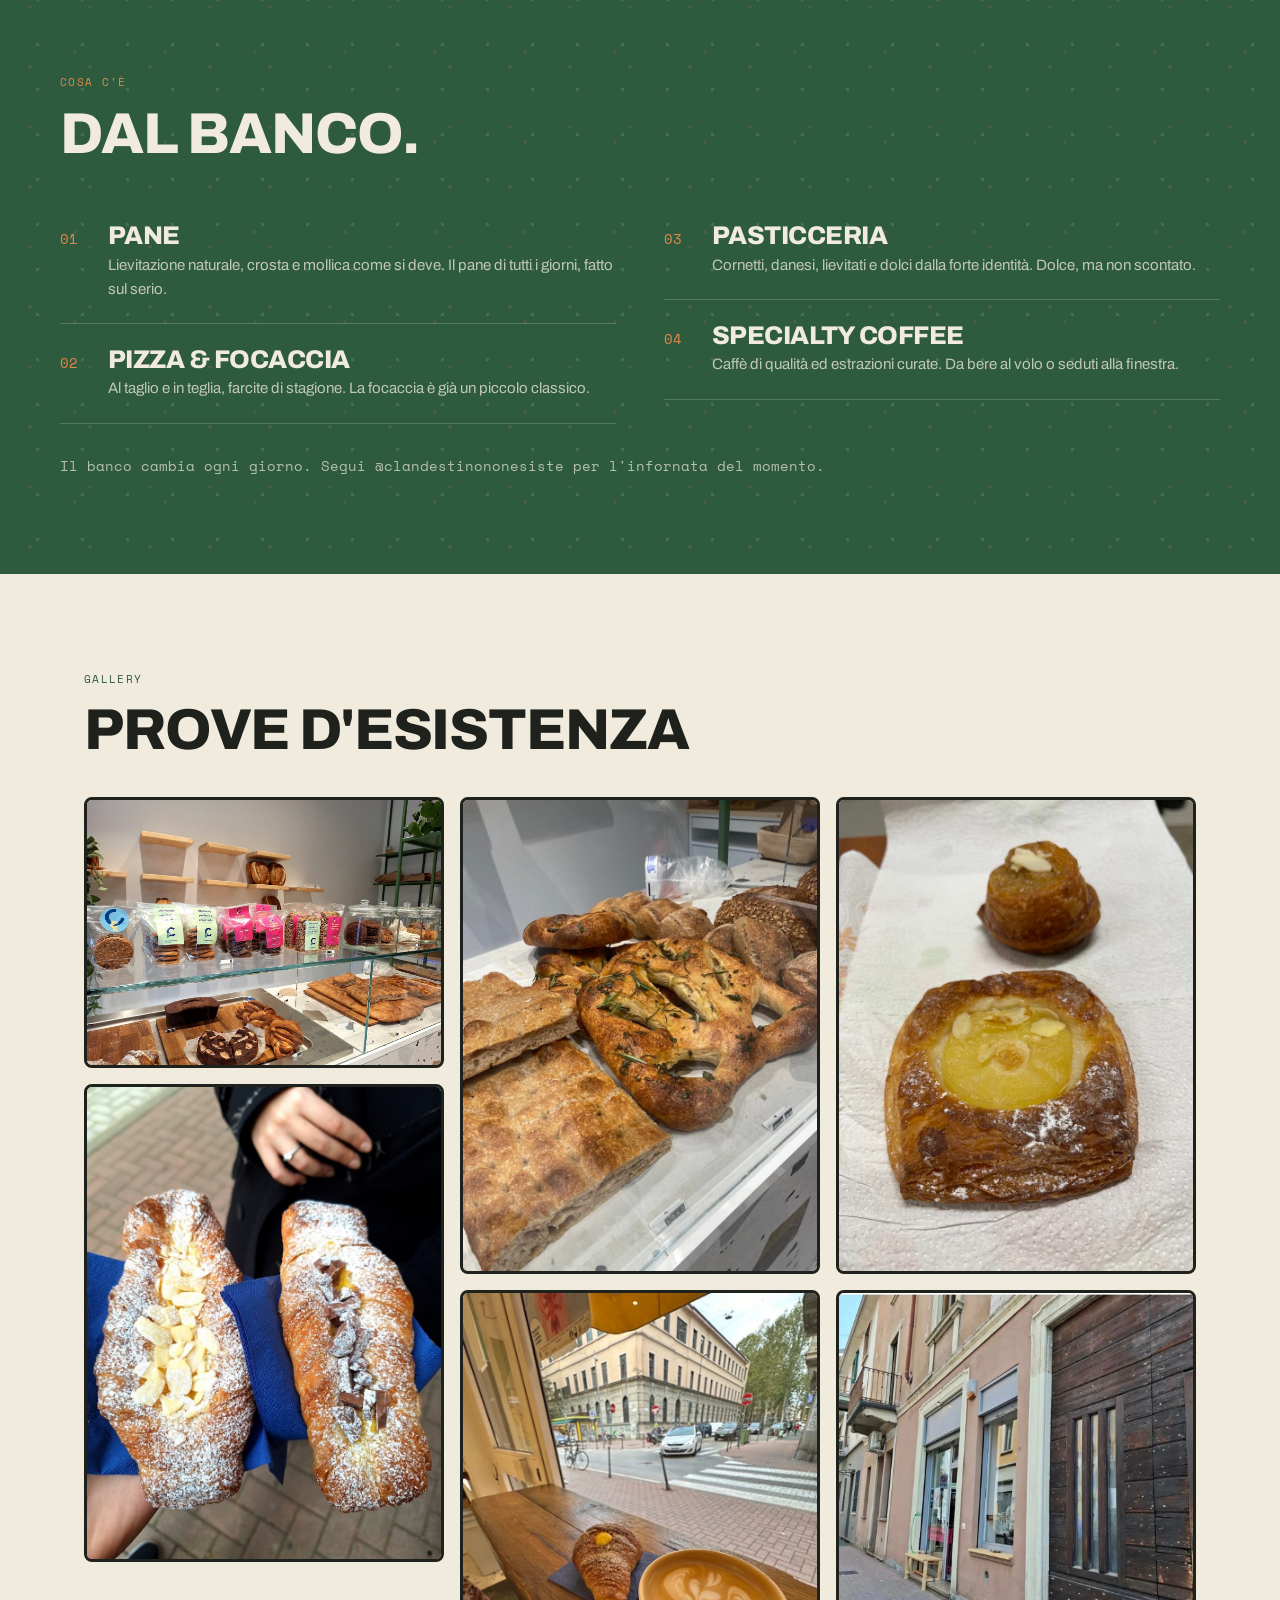
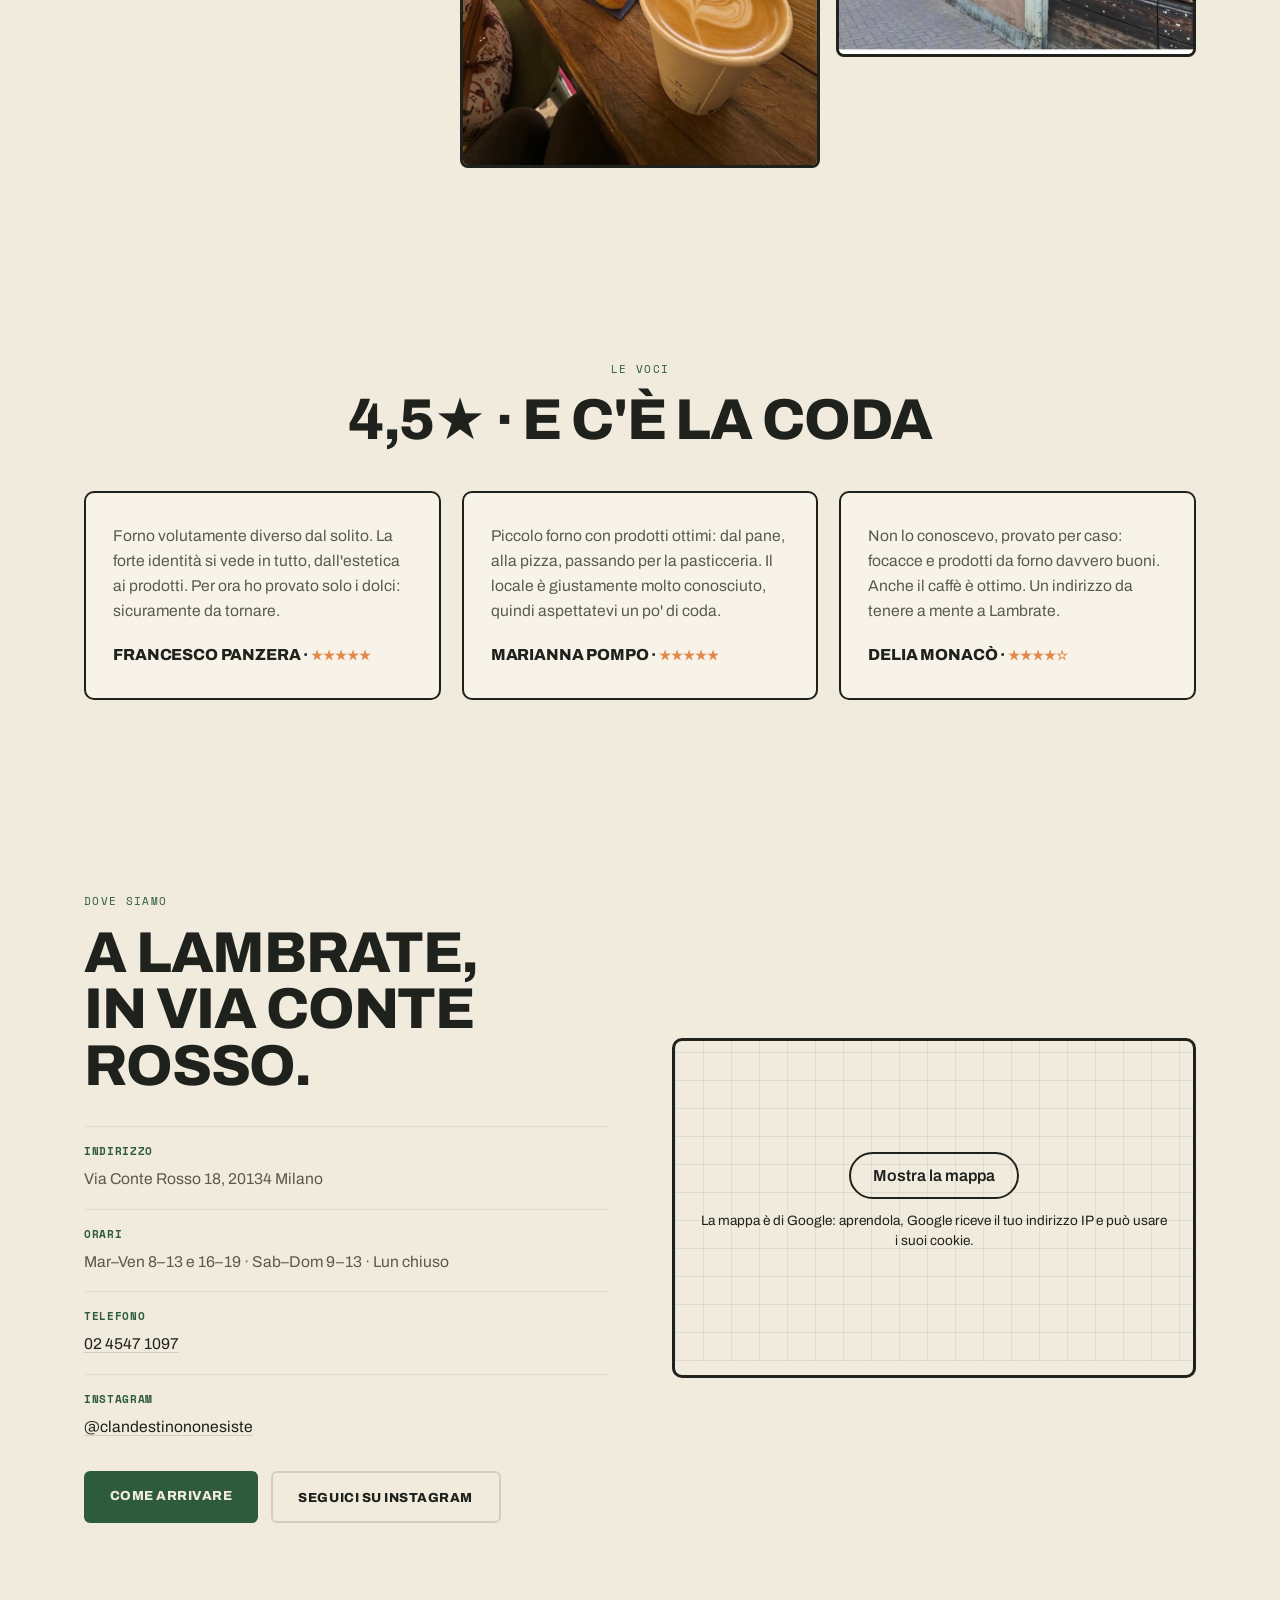
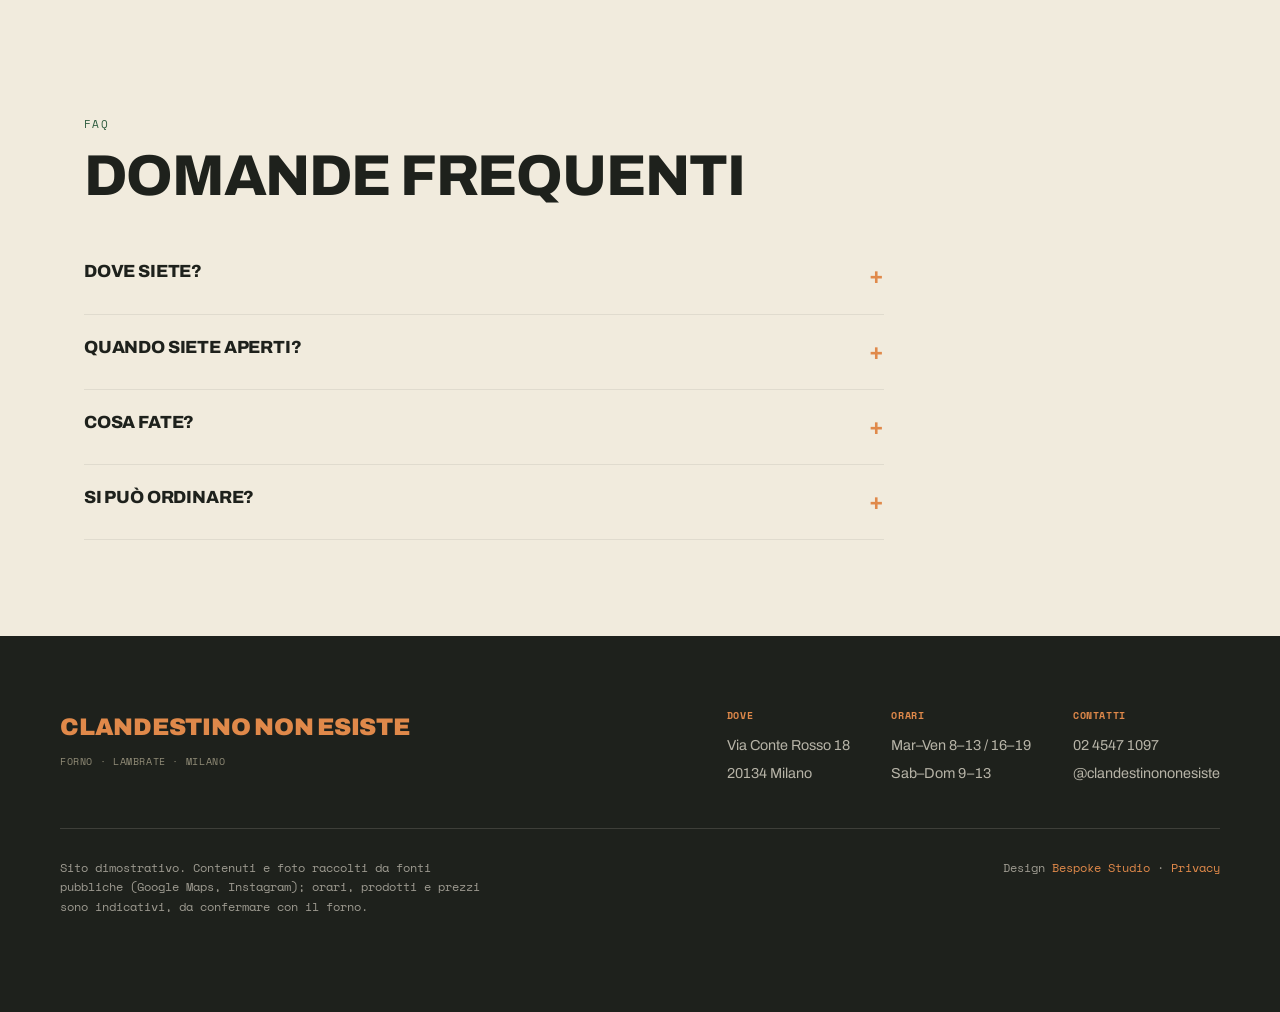
==== commit 54c52e24: "Privacy e pulizia: caratteri sul sito, mappa al clic, informativa, noindex - caratteri copiati nel s" ====
--- a/index.html
+++ b/index.html
@@ -3,6 +3,7 @@
 <head>
 <meta charset="UTF-8" />
 <meta name="viewport" content="width=device-width, initial-scale=1.0" />
+<meta name="robots" content="noindex">
 <title>Clandestino non esiste — forno & specialty coffee a Lambrate · Milano</title>
 <meta name="description" content="Clandestino non esiste: micro-forno d'autore in Via Conte Rosso 18, Lambrate (Milano). Pane, pizza, pasticceria, focaccia e specialty coffee. Un forno volutamente diverso dal solito." />
 <link rel="canonical" href="https://rotenzark.github.io/clandestino-non-esiste/" />
@@ -21,28 +22,71 @@
 <link rel="icon" href="img/favicon.svg" type="image/svg+xml" />
 <link rel="icon" href="img/favicon-32.png" sizes="32x32" type="image/png" />
 <link rel="apple-touch-icon" href="img/apple-touch-icon.png" />
-<link rel="preconnect" href="https://fonts.googleapis.com" />
-<link rel="preconnect" href="https://fonts.gstatic.com" crossorigin />
-<link href="https://fonts.googleapis.com/css2?family=Archivo:wght@400;500;600;800;900&family=Space+Mono:wght@400;700&display=swap" rel="stylesheet" />
+<link rel="stylesheet" href="fonts/fonts.css?v=1">
 <link rel="stylesheet" href="css/styles.css?v=1" />
 <script type="application/ld+json">
 {
-  "@context": "https://schema.org", "@type": "Bakery",
+  "@context": "https://schema.org",
+  "@type": "Bakery",
   "name": "Clandestino non esiste",
   "description": "Forno d'autore e specialty coffee a Lambrate, Milano: pane, pizza, pasticceria, focaccia e caffè di qualità.",
   "url": "https://rotenzark.github.io/clandestino-non-esiste/",
-  "telephone": "+390245471097", "priceRange": "€€",
-  "servesCuisine": ["Bakery", "Pasticceria", "Specialty coffee"],
+  "telephone": "+390245471097",
+  "priceRange": "€€",
+  "servesCuisine": [
+    "Bakery",
+    "Pasticceria",
+    "Specialty coffee"
+  ],
   "image": "https://rotenzark.github.io/clandestino-non-esiste/img/counter.jpg",
-  "address": { "@type": "PostalAddress", "streetAddress": "Via Conte Rosso 18", "addressLocality": "Milano", "postalCode": "20134", "addressCountry": "IT" },
-  "geo": { "@type": "GeoCoordinates", "latitude": 45.4826686, "longitude": 9.2427064 },
-  "aggregateRating": { "@type": "AggregateRating", "ratingValue": "4.5", "reviewCount": "187" },
+  "address": {
+    "@type": "PostalAddress",
+    "streetAddress": "Via Conte Rosso 18",
+    "addressLocality": "Milano",
+    "postalCode": "20134",
+    "addressCountry": "IT"
+  },
+  "geo": {
+    "@type": "GeoCoordinates",
+    "latitude": 45.4826686,
+    "longitude": 9.2427064
+  },
   "openingHoursSpecification": [
-    { "@type": "OpeningHoursSpecification", "dayOfWeek": ["Tuesday","Wednesday","Thursday","Friday"], "opens": "08:00", "closes": "13:00" },
-    { "@type": "OpeningHoursSpecification", "dayOfWeek": ["Tuesday","Wednesday","Thursday","Friday"], "opens": "16:00", "closes": "19:00" },
-    { "@type": "OpeningHoursSpecification", "dayOfWeek": ["Saturday","Sunday"], "opens": "09:00", "closes": "13:00" }
+    {
+      "@type": "OpeningHoursSpecification",
+      "dayOfWeek": [
+        "Tuesday",
+        "Wednesday",
+        "Thursday",
+        "Friday"
+      ],
+      "opens": "08:00",
+      "closes": "13:00"
+    },
+    {
+      "@type": "OpeningHoursSpecification",
+      "dayOfWeek": [
+        "Tuesday",
+        "Wednesday",
+        "Thursday",
+        "Friday"
+      ],
+      "opens": "16:00",
+      "closes": "19:00"
+    },
+    {
+      "@type": "OpeningHoursSpecification",
+      "dayOfWeek": [
+        "Saturday",
+        "Sunday"
+      ],
+      "opens": "09:00",
+      "closes": "13:00"
+    }
   ],
-  "sameAs": ["https://instagram.com/clandestinononesiste"]
+  "sameAs": [
+    "https://instagram.com/clandestinononesiste"
+  ]
 }
 </script>
 <script type="application/ld+json">
@@ -140,9 +184,9 @@
 <section id="recensioni" class="section">
   <div class="rev-head reveal"><p class="kicker" data-i18n="rev.kicker">Le voci</p><h2 data-i18n="rev.h2">4,5★ · e c'è la coda</h2></div>
   <div class="rev-grid">
-    <blockquote class="rev reveal"><p>Forno volutamente diverso dal solito. La forte identità si vede in tutto, dall'estetica ai prodotti. Per ora ho provato solo i dolci: sicuramente da tornare.</p><cite>Francesco Panzera · <span>★★★★★</span></cite></blockquote>
-    <blockquote class="rev reveal"><p>Piccolo forno con prodotti ottimi: dal pane, alla pizza, passando per la pasticceria. Il locale è giustamente molto conosciuto, quindi aspettatevi un po' di coda.</p><cite>Marianna Pompo · <span>★★★★★</span></cite></blockquote>
-    <blockquote class="rev reveal"><p>Non lo conoscevo, provato per caso: focacce e prodotti da forno davvero buoni. Anche il caffè è ottimo. Un indirizzo da tenere a mente a Lambrate.</p><cite>Delia Monacò · <span>★★★★☆</span></cite></blockquote>
+    <blockquote class="rev reveal"><p lang="it">Forno volutamente diverso dal solito. La forte identità si vede in tutto, dall'estetica ai prodotti. Per ora ho provato solo i dolci: sicuramente da tornare.</p><cite>Francesco Panzera · <span>★★★★★</span></cite></blockquote>
+    <blockquote class="rev reveal"><p lang="it">Piccolo forno con prodotti ottimi: dal pane, alla pizza, passando per la pasticceria. Il locale è giustamente molto conosciuto, quindi aspettatevi un po' di coda.</p><cite>Marianna Pompo · <span>★★★★★</span></cite></blockquote>
+    <blockquote class="rev reveal"><p lang="it">Non lo conoscevo, provato per caso: focacce e prodotti da forno davvero buoni. Anche il caffè è ottimo. Un indirizzo da tenere a mente a Lambrate.</p><cite>Delia Monacò · <span>★★★★☆</span></cite></blockquote>
   </div>
 </section>
 
@@ -163,7 +207,7 @@
         <a class="btn btn-line" href="https://instagram.com/clandestinononesiste" target="_blank" rel="noopener" data-i18n="dove.ig">Seguici su Instagram</a>
       </div>
     </div>
-    <div class="dove-map reveal"><iframe title="Mappa Clandestino non esiste" src="https://www.google.com/maps?q=Clandestino+non+esiste+Via+Conte+Rosso+18+Milano&output=embed" loading="lazy" referrerpolicy="no-referrer-when-downgrade"></iframe></div>
+    <div class="dove-map reveal"><div class="mappa-clic" data-mappa-clic style="--mappa-h: 320px"><template><iframe title="Mappa Clandestino non esiste" src="https://www.google.com/maps?q=Clandestino+non+esiste+Via+Conte+Rosso+18+Milano&output=embed" loading="lazy" referrerpolicy="no-referrer-when-downgrade"></iframe></template><div class="mappa-clic__velo"><a class="mappa-clic__btn" href="https://www.google.com/maps/dir/?api=1&destination=Clandestino+non+esiste+Via+Conte+Rosso+18+Milano" target="_blank" rel="noopener">Mostra la mappa</a><p class="mappa-clic__nota">La mappa è di Google: aprendola, Google riceve il tuo indirizzo IP e può usare i suoi cookie.</p></div></div></div>
   </div>
 </section>
 
@@ -189,7 +233,7 @@
   </div>
   <div class="foot-bottom">
     <p data-i18n="foot.disclaimer">Sito dimostrativo. Contenuti e foto raccolti da fonti pubbliche (Google Maps, Instagram); orari, prodotti e prezzi sono indicativi, da confermare con il forno.</p>
-    <p class="foot-credit">Design <a href="https://bespokestud.io" target="_blank" rel="noopener">Bespoke Studio</a></p>
+    <p class="foot-credit">Design <a href="https://bespokestud.io" target="_blank" rel="noopener">Bespoke Studio</a> · <a href="privacy.html">Privacy</a></p>
   </div>
 </footer>
 
@@ -201,5 +245,6 @@
 
 <div id="lightbox" aria-hidden="true"><button id="lb-close" aria-label="Chiudi">✕</button><img id="lb-img" src="" alt="" /></div>
 <script src="js/main.js?v=1"></script>
+<script src="js/mappa-clic.js?v=1" defer></script>
 </body>
 </html>
--- a/fonts/fonts.css
+++ b/fonts/fonts.css
@@ -0,0 +1,205 @@
+/* Caratteri ospitati sul sito: nessuna richiesta a Google Fonts o Fontshare (giro privacy 1/10/2026). Licenze in LICENSE.txt. */
+/* vietnamese */
+@font-face {
+  font-family: 'Archivo';
+  font-style: normal;
+  font-weight: 400;
+  font-stretch: 100%;
+  font-display: swap;
+  src: url(archivo-v25-k3kPo8UDI-1M0wlSV9XAw6lQkqWY8Q82sLySOxK-vA.woff2) format('woff2');
+  unicode-range: U+0102-0103, U+0110-0111, U+0128-0129, U+0168-0169, U+01A0-01A1, U+01AF-01B0, U+0300-0301, U+0303-0304, U+0308-0309, U+0323, U+0329, U+1EA0-1EF9, U+20AB;
+}
+/* latin-ext */
+@font-face {
+  font-family: 'Archivo';
+  font-style: normal;
+  font-weight: 400;
+  font-stretch: 100%;
+  font-display: swap;
+  src: url(archivo-v25-k3kPo8UDI-1M0wlSV9XAw6lQkqWY8Q82sLyTOxK-vA.woff2) format('woff2');
+  unicode-range: U+0100-02BA, U+02BD-02C5, U+02C7-02CC, U+02CE-02D7, U+02DD-02FF, U+0304, U+0308, U+0329, U+1D00-1DBF, U+1E00-1E9F, U+1EF2-1EFF, U+2020, U+20A0-20AB, U+20AD-20C0, U+2113, U+2C60-2C7F, U+A720-A7FF;
+}
+/* latin */
+@font-face {
+  font-family: 'Archivo';
+  font-style: normal;
+  font-weight: 400;
+  font-stretch: 100%;
+  font-display: swap;
+  src: url(archivo-v25-k3kPo8UDI-1M0wlSV9XAw6lQkqWY8Q82sLydOxI.woff2) format('woff2');
+  unicode-range: U+0000-00FF, U+0131, U+0152-0153, U+02BB-02BC, U+02C6, U+02DA, U+02DC, U+0304, U+0308, U+0329, U+2000-206F, U+20AC, U+2122, U+2191, U+2193, U+2212, U+2215, U+FEFF, U+FFFD;
+}
+/* vietnamese */
+@font-face {
+  font-family: 'Archivo';
+  font-style: normal;
+  font-weight: 500;
+  font-stretch: 100%;
+  font-display: swap;
+  src: url(archivo-v25-k3kPo8UDI-1M0wlSV9XAw6lQkqWY8Q82sLySOxK-vA.woff2) format('woff2');
+  unicode-range: U+0102-0103, U+0110-0111, U+0128-0129, U+0168-0169, U+01A0-01A1, U+01AF-01B0, U+0300-0301, U+0303-0304, U+0308-0309, U+0323, U+0329, U+1EA0-1EF9, U+20AB;
+}
+/* latin-ext */
+@font-face {
+  font-family: 'Archivo';
+  font-style: normal;
+  font-weight: 500;
+  font-stretch: 100%;
+  font-display: swap;
+  src: url(archivo-v25-k3kPo8UDI-1M0wlSV9XAw6lQkqWY8Q82sLyTOxK-vA.woff2) format('woff2');
+  unicode-range: U+0100-02BA, U+02BD-02C5, U+02C7-02CC, U+02CE-02D7, U+02DD-02FF, U+0304, U+0308, U+0329, U+1D00-1DBF, U+1E00-1E9F, U+1EF2-1EFF, U+2020, U+20A0-20AB, U+20AD-20C0, U+2113, U+2C60-2C7F, U+A720-A7FF;
+}
+/* latin */
+@font-face {
+  font-family: 'Archivo';
+  font-style: normal;
+  font-weight: 500;
+  font-stretch: 100%;
+  font-display: swap;
+  src: url(archivo-v25-k3kPo8UDI-1M0wlSV9XAw6lQkqWY8Q82sLydOxI.woff2) format('woff2');
+  unicode-range: U+0000-00FF, U+0131, U+0152-0153, U+02BB-02BC, U+02C6, U+02DA, U+02DC, U+0304, U+0308, U+0329, U+2000-206F, U+20AC, U+2122, U+2191, U+2193, U+2212, U+2215, U+FEFF, U+FFFD;
+}
+/* vietnamese */
+@font-face {
+  font-family: 'Archivo';
+  font-style: normal;
+  font-weight: 600;
+  font-stretch: 100%;
+  font-display: swap;
+  src: url(archivo-v25-k3kPo8UDI-1M0wlSV9XAw6lQkqWY8Q82sLySOxK-vA.woff2) format('woff2');
+  unicode-range: U+0102-0103, U+0110-0111, U+0128-0129, U+0168-0169, U+01A0-01A1, U+01AF-01B0, U+0300-0301, U+0303-0304, U+0308-0309, U+0323, U+0329, U+1EA0-1EF9, U+20AB;
+}
+/* latin-ext */
+@font-face {
+  font-family: 'Archivo';
+  font-style: normal;
+  font-weight: 600;
+  font-stretch: 100%;
+  font-display: swap;
+  src: url(archivo-v25-k3kPo8UDI-1M0wlSV9XAw6lQkqWY8Q82sLyTOxK-vA.woff2) format('woff2');
+  unicode-range: U+0100-02BA, U+02BD-02C5, U+02C7-02CC, U+02CE-02D7, U+02DD-02FF, U+0304, U+0308, U+0329, U+1D00-1DBF, U+1E00-1E9F, U+1EF2-1EFF, U+2020, U+20A0-20AB, U+20AD-20C0, U+2113, U+2C60-2C7F, U+A720-A7FF;
+}
+/* latin */
+@font-face {
+  font-family: 'Archivo';
+  font-style: normal;
+  font-weight: 600;
+  font-stretch: 100%;
+  font-display: swap;
+  src: url(archivo-v25-k3kPo8UDI-1M0wlSV9XAw6lQkqWY8Q82sLydOxI.woff2) format('woff2');
+  unicode-range: U+0000-00FF, U+0131, U+0152-0153, U+02BB-02BC, U+02C6, U+02DA, U+02DC, U+0304, U+0308, U+0329, U+2000-206F, U+20AC, U+2122, U+2191, U+2193, U+2212, U+2215, U+FEFF, U+FFFD;
+}
+/* vietnamese */
+@font-face {
+  font-family: 'Archivo';
+  font-style: normal;
+  font-weight: 800;
+  font-stretch: 100%;
+  font-display: swap;
+  src: url(archivo-v25-k3kPo8UDI-1M0wlSV9XAw6lQkqWY8Q82sLySOxK-vA.woff2) format('woff2');
+  unicode-range: U+0102-0103, U+0110-0111, U+0128-0129, U+0168-0169, U+01A0-01A1, U+01AF-01B0, U+0300-0301, U+0303-0304, U+0308-0309, U+0323, U+0329, U+1EA0-1EF9, U+20AB;
+}
+/* latin-ext */
+@font-face {
+  font-family: 'Archivo';
+  font-style: normal;
+  font-weight: 800;
+  font-stretch: 100%;
+  font-display: swap;
+  src: url(archivo-v25-k3kPo8UDI-1M0wlSV9XAw6lQkqWY8Q82sLyTOxK-vA.woff2) format('woff2');
+  unicode-range: U+0100-02BA, U+02BD-02C5, U+02C7-02CC, U+02CE-02D7, U+02DD-02FF, U+0304, U+0308, U+0329, U+1D00-1DBF, U+1E00-1E9F, U+1EF2-1EFF, U+2020, U+20A0-20AB, U+20AD-20C0, U+2113, U+2C60-2C7F, U+A720-A7FF;
+}
+/* latin */
+@font-face {
+  font-family: 'Archivo';
+  font-style: normal;
+  font-weight: 800;
+  font-stretch: 100%;
+  font-display: swap;
+  src: url(archivo-v25-k3kPo8UDI-1M0wlSV9XAw6lQkqWY8Q82sLydOxI.woff2) format('woff2');
+  unicode-range: U+0000-00FF, U+0131, U+0152-0153, U+02BB-02BC, U+02C6, U+02DA, U+02DC, U+0304, U+0308, U+0329, U+2000-206F, U+20AC, U+2122, U+2191, U+2193, U+2212, U+2215, U+FEFF, U+FFFD;
+}
+/* vietnamese */
+@font-face {
+  font-family: 'Archivo';
+  font-style: normal;
+  font-weight: 900;
+  font-stretch: 100%;
+  font-display: swap;
+  src: url(archivo-v25-k3kPo8UDI-1M0wlSV9XAw6lQkqWY8Q82sLySOxK-vA.woff2) format('woff2');
+  unicode-range: U+0102-0103, U+0110-0111, U+0128-0129, U+0168-0169, U+01A0-01A1, U+01AF-01B0, U+0300-0301, U+0303-0304, U+0308-0309, U+0323, U+0329, U+1EA0-1EF9, U+20AB;
+}
+/* latin-ext */
+@font-face {
+  font-family: 'Archivo';
+  font-style: normal;
+  font-weight: 900;
+  font-stretch: 100%;
+  font-display: swap;
+  src: url(archivo-v25-k3kPo8UDI-1M0wlSV9XAw6lQkqWY8Q82sLyTOxK-vA.woff2) format('woff2');
+  unicode-range: U+0100-02BA, U+02BD-02C5, U+02C7-02CC, U+02CE-02D7, U+02DD-02FF, U+0304, U+0308, U+0329, U+1D00-1DBF, U+1E00-1E9F, U+1EF2-1EFF, U+2020, U+20A0-20AB, U+20AD-20C0, U+2113, U+2C60-2C7F, U+A720-A7FF;
+}
+/* latin */
+@font-face {
+  font-family: 'Archivo';
+  font-style: normal;
+  font-weight: 900;
+  font-stretch: 100%;
+  font-display: swap;
+  src: url(archivo-v25-k3kPo8UDI-1M0wlSV9XAw6lQkqWY8Q82sLydOxI.woff2) format('woff2');
+  unicode-range: U+0000-00FF, U+0131, U+0152-0153, U+02BB-02BC, U+02C6, U+02DA, U+02DC, U+0304, U+0308, U+0329, U+2000-206F, U+20AC, U+2122, U+2191, U+2193, U+2212, U+2215, U+FEFF, U+FFFD;
+}
+/* vietnamese */
+@font-face {
+  font-family: 'Space Mono';
+  font-style: normal;
+  font-weight: 400;
+  font-display: swap;
+  src: url(spacemono-v17-i7dPIFZifjKcF5UAWdDRYE58RWq7.woff2) format('woff2');
+  unicode-range: U+0102-0103, U+0110-0111, U+0128-0129, U+0168-0169, U+01A0-01A1, U+01AF-01B0, U+0300-0301, U+0303-0304, U+0308-0309, U+0323, U+0329, U+1EA0-1EF9, U+20AB;
+}
+/* latin-ext */
+@font-face {
+  font-family: 'Space Mono';
+  font-style: normal;
+  font-weight: 400;
+  font-display: swap;
+  src: url(spacemono-v17-i7dPIFZifjKcF5UAWdDRYE98RWq7.woff2) format('woff2');
+  unicode-range: U+0100-02BA, U+02BD-02C5, U+02C7-02CC, U+02CE-02D7, U+02DD-02FF, U+0304, U+0308, U+0329, U+1D00-1DBF, U+1E00-1E9F, U+1EF2-1EFF, U+2020, U+20A0-20AB, U+20AD-20C0, U+2113, U+2C60-2C7F, U+A720-A7FF;
+}
+/* latin */
+@font-face {
+  font-family: 'Space Mono';
+  font-style: normal;
+  font-weight: 400;
+  font-display: swap;
+  src: url(spacemono-v17-i7dPIFZifjKcF5UAWdDRYEF8RQ.woff2) format('woff2');
+  unicode-range: U+0000-00FF, U+0131, U+0152-0153, U+02BB-02BC, U+02C6, U+02DA, U+02DC, U+0304, U+0308, U+0329, U+2000-206F, U+20AC, U+2122, U+2191, U+2193, U+2212, U+2215, U+FEFF, U+FFFD;
+}
+/* vietnamese */
+@font-face {
+  font-family: 'Space Mono';
+  font-style: normal;
+  font-weight: 700;
+  font-display: swap;
+  src: url(spacemono-v17-i7dMIFZifjKcF5UAWdDRaPpZUFqaHjyV.woff2) format('woff2');
+  unicode-range: U+0102-0103, U+0110-0111, U+0128-0129, U+0168-0169, U+01A0-01A1, U+01AF-01B0, U+0300-0301, U+0303-0304, U+0308-0309, U+0323, U+0329, U+1EA0-1EF9, U+20AB;
+}
+/* latin-ext */
+@font-face {
+  font-family: 'Space Mono';
+  font-style: normal;
+  font-weight: 700;
+  font-display: swap;
+  src: url(spacemono-v17-i7dMIFZifjKcF5UAWdDRaPpZUFuaHjyV.woff2) format('woff2');
+  unicode-range: U+0100-02BA, U+02BD-02C5, U+02C7-02CC, U+02CE-02D7, U+02DD-02FF, U+0304, U+0308, U+0329, U+1D00-1DBF, U+1E00-1E9F, U+1EF2-1EFF, U+2020, U+20A0-20AB, U+20AD-20C0, U+2113, U+2C60-2C7F, U+A720-A7FF;
+}
+/* latin */
+@font-face {
+  font-family: 'Space Mono';
+  font-style: normal;
+  font-weight: 700;
+  font-display: swap;
+  src: url(spacemono-v17-i7dMIFZifjKcF5UAWdDRaPpZUFWaHg.woff2) format('woff2');
+  unicode-range: U+0000-00FF, U+0131, U+0152-0153, U+02BB-02BC, U+02C6, U+02DA, U+02DC, U+0304, U+0308, U+0329, U+2000-206F, U+20AC, U+2122, U+2191, U+2193, U+2212, U+2215, U+FEFF, U+FFFD;
+}
--- a/css/styles.css
+++ b/css/styles.css
@@ -162,3 +162,12 @@
 }
 @media(max-width:560px){.masonry{columns:1}.foot-bottom{flex-direction:column}}
 @media(prefers-reduced-motion:reduce){html{scroll-behavior:auto}*,*::before,*::after{animation-duration:.001ms!important;animation-iteration-count:1!important;transition-duration:.001ms!important}.reveal{opacity:1!important;transform:none!important}#intro{display:none}}
+
+/*MAPPACLIC*/
+/* la mappa Google si carica solo al clic (giro privacy 1/10/2026) */
+.mappa-clic { display: flex; align-items: center; justify-content: center; width: 100%; height: 100%; min-height: var(--mappa-h, 320px); box-sizing: border-box; padding: 24px; text-align: center; background: repeating-linear-gradient(0deg, rgba(127, 127, 127, 0.14) 0 1px, transparent 1px 28px), repeating-linear-gradient(90deg, rgba(127, 127, 127, 0.14) 0 1px, transparent 1px 28px); }
+.mappa-clic__velo { display: flex; flex-direction: column; align-items: center; gap: 12px; max-width: 32em; }
+.mappa-clic__btn { display: inline-block; padding: 0.75em 1.4em; border: 2px solid currentColor; border-radius: 999px; color: inherit; font: inherit; font-weight: 600; line-height: 1.2; text-decoration: none; background: transparent; cursor: pointer; }
+.mappa-clic__btn:hover, .mappa-clic__btn:focus-visible { text-decoration: underline; }
+.mappa-clic__nota { margin: 0; font-size: 0.85em; line-height: 1.45; }
+/*/MAPPACLIC*/
